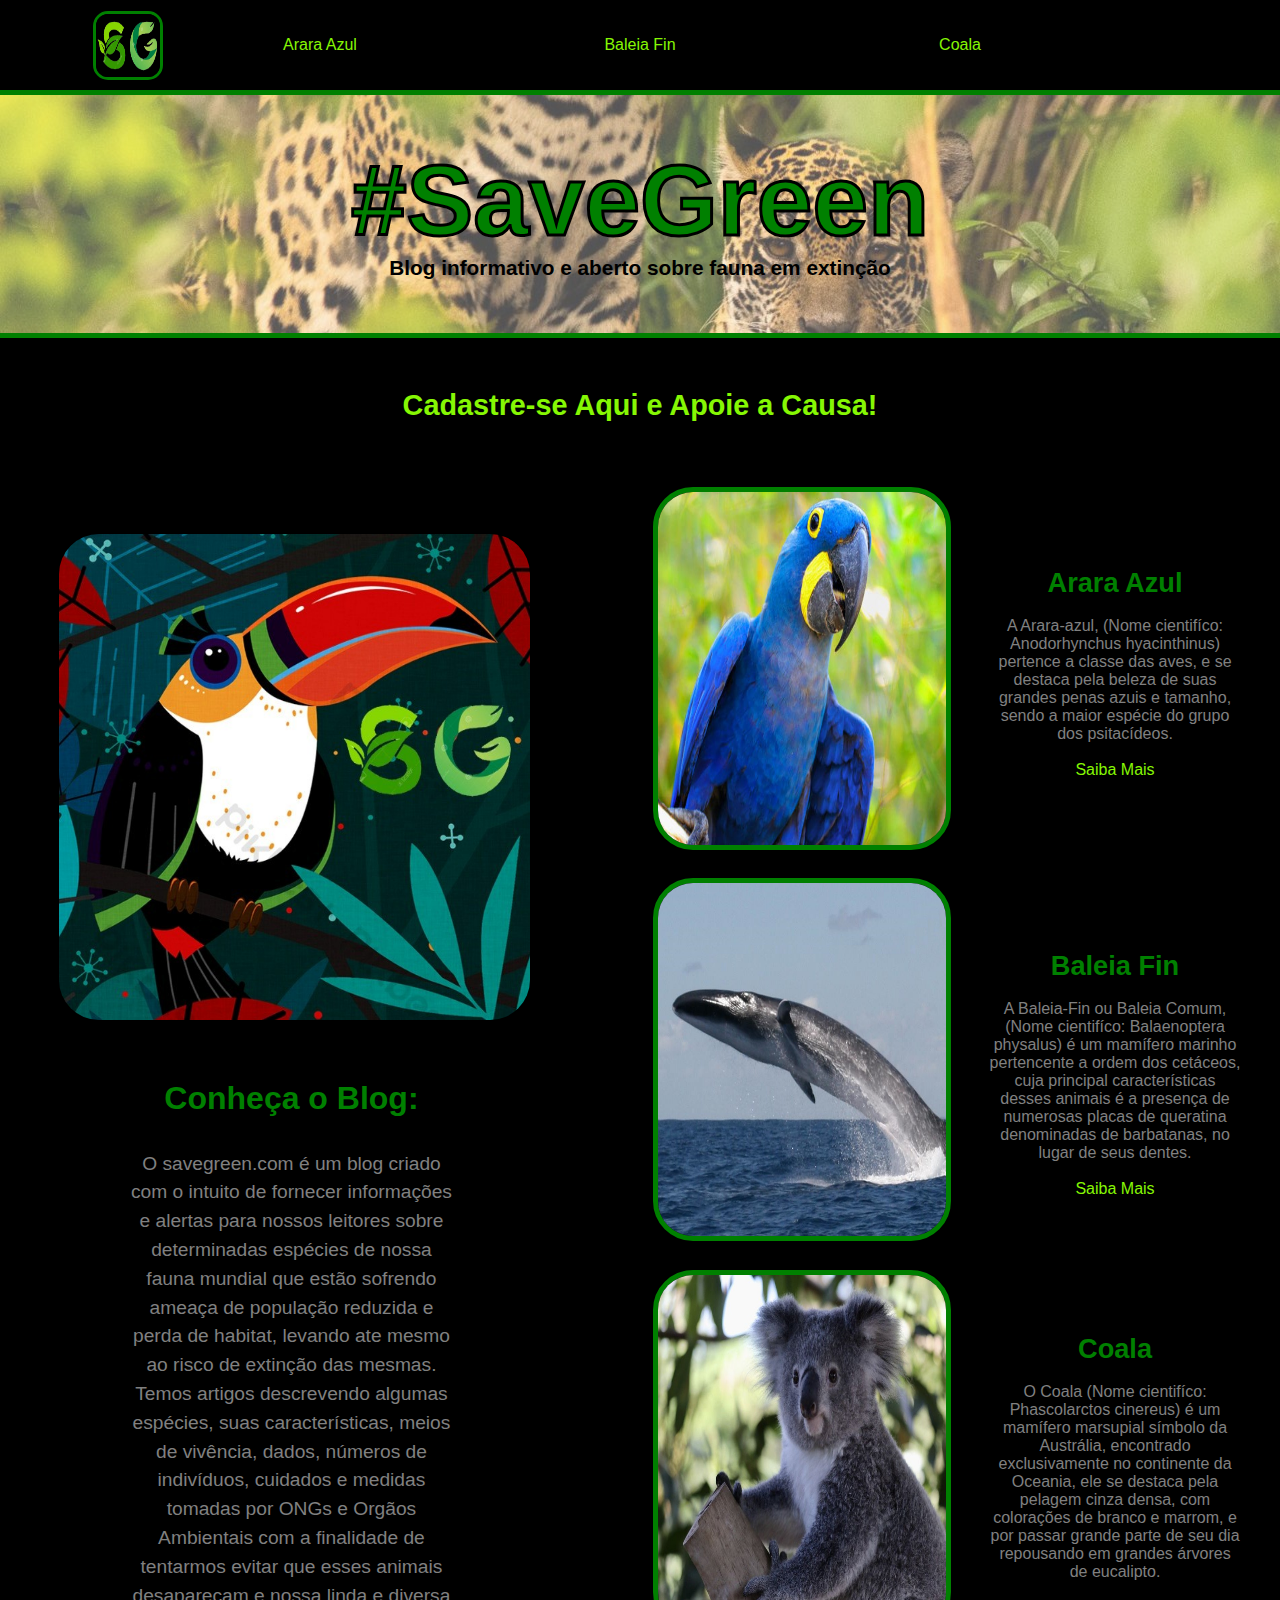
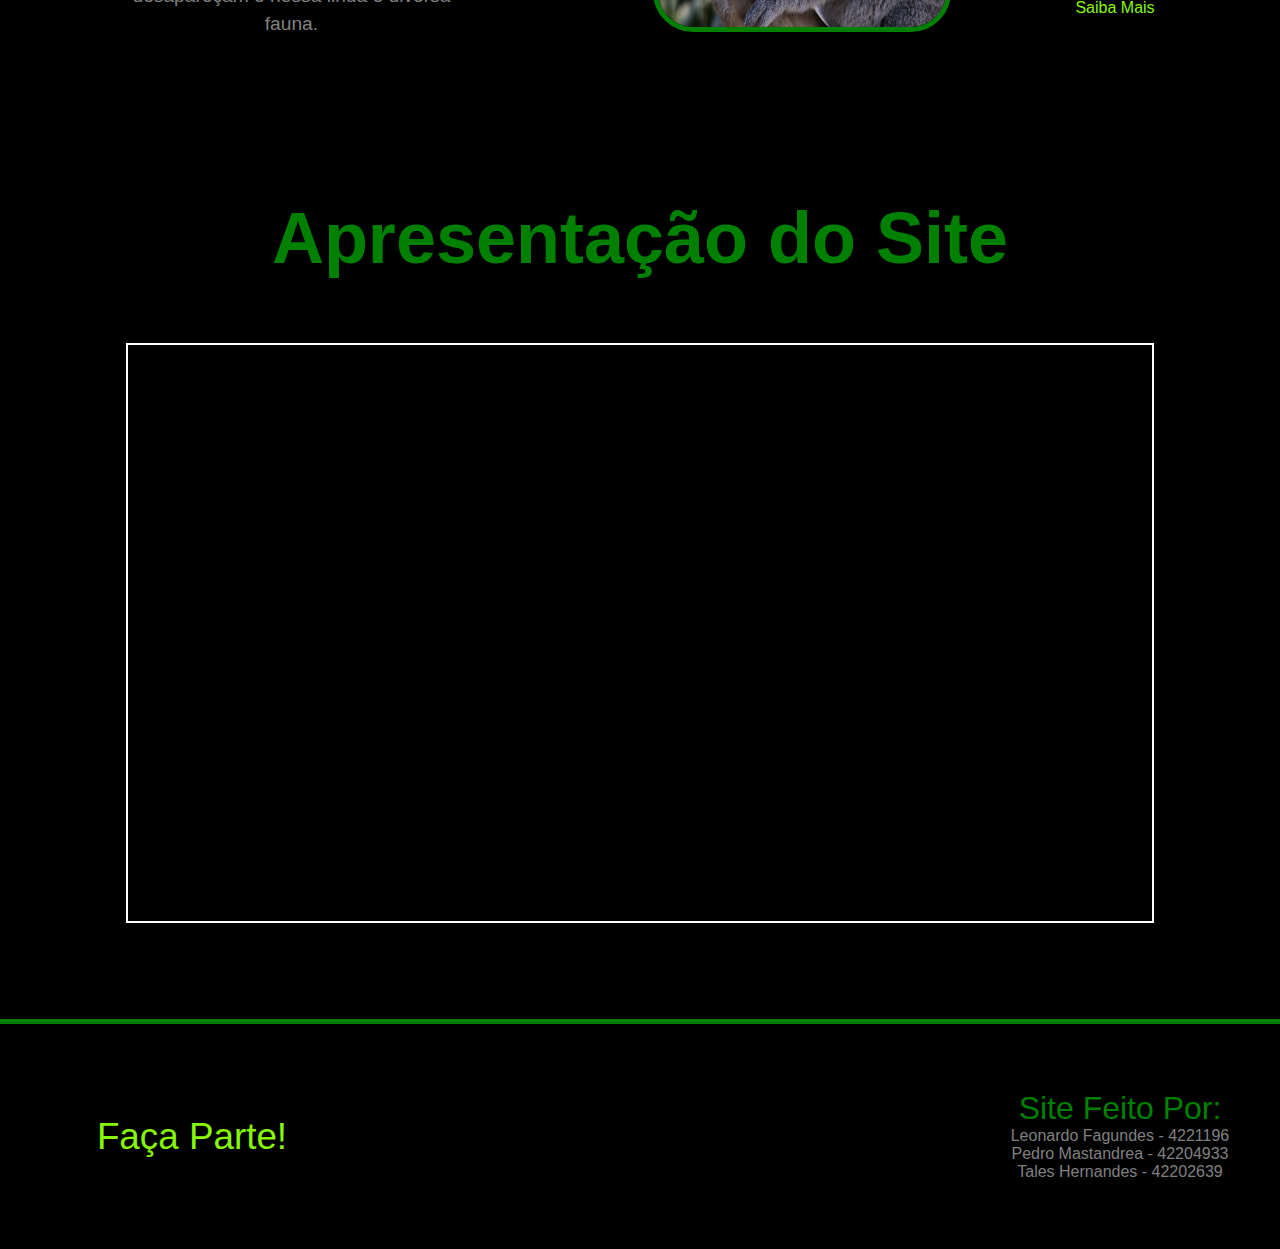
==== index.html @ 105a6c6c "Add files via upload" ====
<html lang="pt-BR">
    <head>
        <meta charset="utf-8">
        <meta name="author" content="Tales Hernandes - Pedro Mastandrea - Leonardo Fagundes">
        <title>SaveGreen</title>
        <link rel="stylesheet" href="style.css">
    </head>
    <body id="body">
        <header id="header">
            <div id="logodiv">
                <img src="logo3.jpeg" id="logo">
            </div>
            <article id="artigo1">
                <a href="arara.html" id="link1">Arara Azul</a>
            </article>
            <article id="artigo2">
                <a href="baleia.html" id="link1">Baleia Fin</a>
            </article>
            <article id="artigo3">
                <a href="coala.html" id="link1">Coala</a>
            </article>
        </header>
        <div id="div">
            <section id="section1">
                <article id="article1">
                    <p id="savegreen">#SaveGreen</p>
                </article>
            </section>
            <section id="section2">
                <p id="p1">Blog informativo e aberto sobre fauna em extinção</p>
            </section>
        </div>
        <div>
            <article id="formulario">
                <a href="formulario.html">Cadastre-se Aqui e Apoie a Causa!</a>
            </article>
            <section id="section3">
                <article id="article2">
                    <div id="homeimagem1">
                        <img src="mainimage2.jpeg" id="homeimagem2">
                    </div>
                    <div id="textodescritivo">
                        <h1 id="h1">Conheça o Blog:</h1>
                        <p id="paragrafodescritivo">
                            O savegreen.com é um blog criado com o intuito de fornecer informações e alertas para nossos 
                            leitores sobre determinadas espécies de nossa fauna mundial que estão sofrendo ameaça de 
                            população reduzida e perda de habitat, levando ate mesmo ao risco de extinção das mesmas. 
                            Temos artigos descrevendo algumas espécies, suas características, meios de vivência, dados, 
                            números de indivíduos, cuidados e medidas tomadas por ONGs e Orgãos Ambientais com a 
                            finalidade de tentarmos evitar que esses animais desapareçam e nossa linda e 
                            diversa fauna.
                        </p>
                    </div>
                </article>
                <article id="article3">
                    <section id="sectionimg">
                        <div id="divimg1">
                            <img src="arara.jpeg" class="imgartigo">
                        </div>
                        <div id="divimg2">
                            <img src="baleia.jpeg" class="imgartigo">
                        </div>
                        <div>
                            <img src="coala.jpeg" class="imgartigo">
                        </div>
                    </section>
                    <section div="textoimg">
                        <div class="textoartigos">
                            <h1>Arara Azul</h1>
                            <br>
                            <p> 
                                A Arara-azul, (Nome cientifíco: Anodorhynchus hyacinthinus) pertence a 
                                classe das aves, e se destaca pela beleza de suas grandes penas azuis e 
                                tamanho, sendo a maior espécie do grupo dos psitacídeos.
                            </p>
                            <br>
                            <a href="arara.html">Saiba Mais</a>
                        </div>
                        <div class="textoartigos">
                            <h1>Baleia Fin</h1>
                            <br>
                            <p> 
                                A Baleia-Fin ou Baleia Comum, (Nome cientifíco: Balaenoptera physalus) é 
                                um mamífero marinho pertencente a ordem dos cetáceos, cuja principal 
                                características desses animais é a presença de numerosas placas de 
                                queratina denominadas de barbatanas, no lugar de seus dentes.
                            </p>
                            <br>
                            <a href="baleia.html">Saiba Mais</a>
                        </div>
                        <div class="textoartigos">
                            <h1>Coala</h1>
                            <br>
                            <p> 
                                O Coala (Nome cientifíco: Phascolarctos cinereus) é um mamífero marsupial 
                                símbolo da Austrália,  encontrado exclusivamente no continente da Oceania, 
                                ele se destaca pela pelagem cinza densa, com colorações de branco e marrom, 
                                e por passar grande parte de seu dia repousando em grandes árvores de 
                                eucalipto.
                            </p>
                            <br>
                            <a href="coala.html">Saiba Mais</a>
                        </div>
                    </section>
                </article>
            </section>
        </div>
        <div id="div_video">
            <div id="div_titulo_video">
                <p id="pvideo">Apresentação do Site</p>
            </div>
            <article id="article_video">
                <iframe width="1024" height="576" allow="fullscreen"
                    src="https://www.youtube.com/embed/nXE0E4ApJ2w">
                </iframe>
            </article>
        </div>
        <footer id="footer">
            <div id="divfooter1">
                <a href="formulario.html">Faça Parte!</a>
            </div>
            <div id="divfooter2">
                <p id="sitefeito">Site Feito Por:</p>
                <p>Leonardo Fagundes - 4221196</p>
                <p>Pedro Mastandrea - 42204933</p>
                <p>Tales Hernandes - 42202639</p>
            </div>
        </footer>
    </body>
</html>
---- style.css ----
* {
    margin: 0;
    font-family: Arial;
}
* {
    scrollbar-width: auto;
    scrollbar-color: #035903 #404040;
}
*::-webkit-scrollbar {
    width: 10px;
}

*::-webkit-scrollbar-track {
    background: #404040;
}

*::-webkit-scrollbar-thumb {
    background-color: #035903;
    border-radius: 0px;
    border: 3px none #ffffff;
}
#body {
    width: 100%;
    height: 100%;
}
#header {
    width: 100%;
    height: 10%;
    background-color: black;
}
#logodiv{
    width: 20%;
    height: 100%;
    display: flex;
    justify-content: center;
    align-items: center;
}
#logo {
    width: 25%;
    height: 70%;
    border: 3px green solid;
    border-radius: 15px;
}
#artigo1 {
    width: 20%;
    height: 10%;
    position: absolute;
    top: 0;
    left: 15%;
    display: flex;
    justify-content: center;
    align-items: center;
}
#artigo2 {
    width: 20%;
    height: 10%;
    position: absolute;
    top: 0;
    left: 40%;
    display: flex;
    justify-content: center;
    align-items: center;
}
#artigo3 {
    width: 20%;
    height: 10%;
    position: absolute;
    top: 0;
    left: 65%;
    display: flex;
    justify-content: center;
    align-items: center;
}
#section1 {
    width: 100%;
    height: 15%;
    display: flex;
    justify-content: center;
    align-items: center;
}
#div {
    border-top: 5px solid green;
    border-bottom: 5px solid green;
    background-image: url(background2.jpeg);
    background-size: cover;
    background-position: 10%;
}
#article1 {
    width: 50%;
    height:50%;
    display: flex;
    justify-content: center;
    align-items: center;
    margin-top: 6%;
    font-size: 100;
    font-weight: bold;
}
#section2 {
    width: 100%;
    height: 10%;
    text-align: center;
    padding-top: 1%;
}
#p1 {
    font-size: 130%;
    padding-top: 1%;
    color: black;
    font-weight: bold;

}
#formulario {
    width: 100%;
    height: 15%;
    background-color: black;
    display: flex;
    justify-content: center;
    align-items: center;
    font-size: 180%;
    font-weight: bold;
}
#section3 {
    width: 100%;
    height: 150%;
    background-color: black;
}
#article2 {
    width: 46%;
    height: 90%;
    float: left;
}
#article3 {
    width: 46%;
    height: 90%;
    float: right;
    padding-right: 3%;
}
#homeimagem1 {
    width: 100%;
    height: 50%;
    display: flex;
    justify-content: center;
    align-items: center;
}
#homeimagem2 {
    width: 80%;
    height: 80%;
    border-radius: 40px;
}
#textodescritivo {
    width: 55%;
    height: 50%;
    text-align: center;
    padding-left: 22%;
}
#h1 {
    font-size: 200%;
    padding-bottom: 10%;
}
#paragrafodescritivo {
    font-size: 120%;
    line-height: 150%;
}
#sectionimg {
    width: 49%;
    float: left;
}
#divimg1 {
    padding-top: 5%;
    padding-bottom: 10%;
}
#divimg2 {
    padding-bottom: 10%;
}
.imgartigo {
    width: 100%;
    height: 29%;
    border: 5px solid green;
    border-radius: 40px;
}
#textoimg {
    float: right;
}
.textoartigos {
    width: 43%;
    height: 33%;
    display: flex;
    justify-content: center;
    align-items: center;
    float: right;
    flex-direction: column;
    text-align: center;
}
a {
    text-decoration: none;
    color: rgb(134, 247, 4);
}
h1 {
    color: green;
    font-size: 170%;
}
p {
    color: grey
}
#savegreen {
    color: green;
    font-weight: bold;
    -webkit-text-stroke-width: 3px;
    -webkit-text-stroke-color: #000;
}
#footer {
    width: 100%;
    height: 25%;
    border-top: 5px solid green;
    background-color: black;
}
#divfooter1 {
    float: left;
    width: 30%;
    height: 100%;
    display: flex;
    justify-content: center;
    align-items: center;
    font-size: 230%;
}
#divfooter2 {
    float: right;
    width: 25%;
    height: 99%;
    display: flex;
    justify-content: center;
    align-items: center;
    flex-direction: column;
}
#sitefeito {
    font-size: 200%;
    color: green;
}
#pvideo {
    font-size: 450%;
    color: green;
    padding-bottom: 5% ;
    font-weight: bolder;
}
#div_titulo_video {
    position: absolut;
    text-align: center;
}
#div_video {
    margin-top: -2%;
    background-color: #000;
}
#article_video {
    display: flex;
    justify-content: center;
    align-items: center;
    padding-bottom: 7.5%;
}
iframe {
    border: white 2px solid;
}
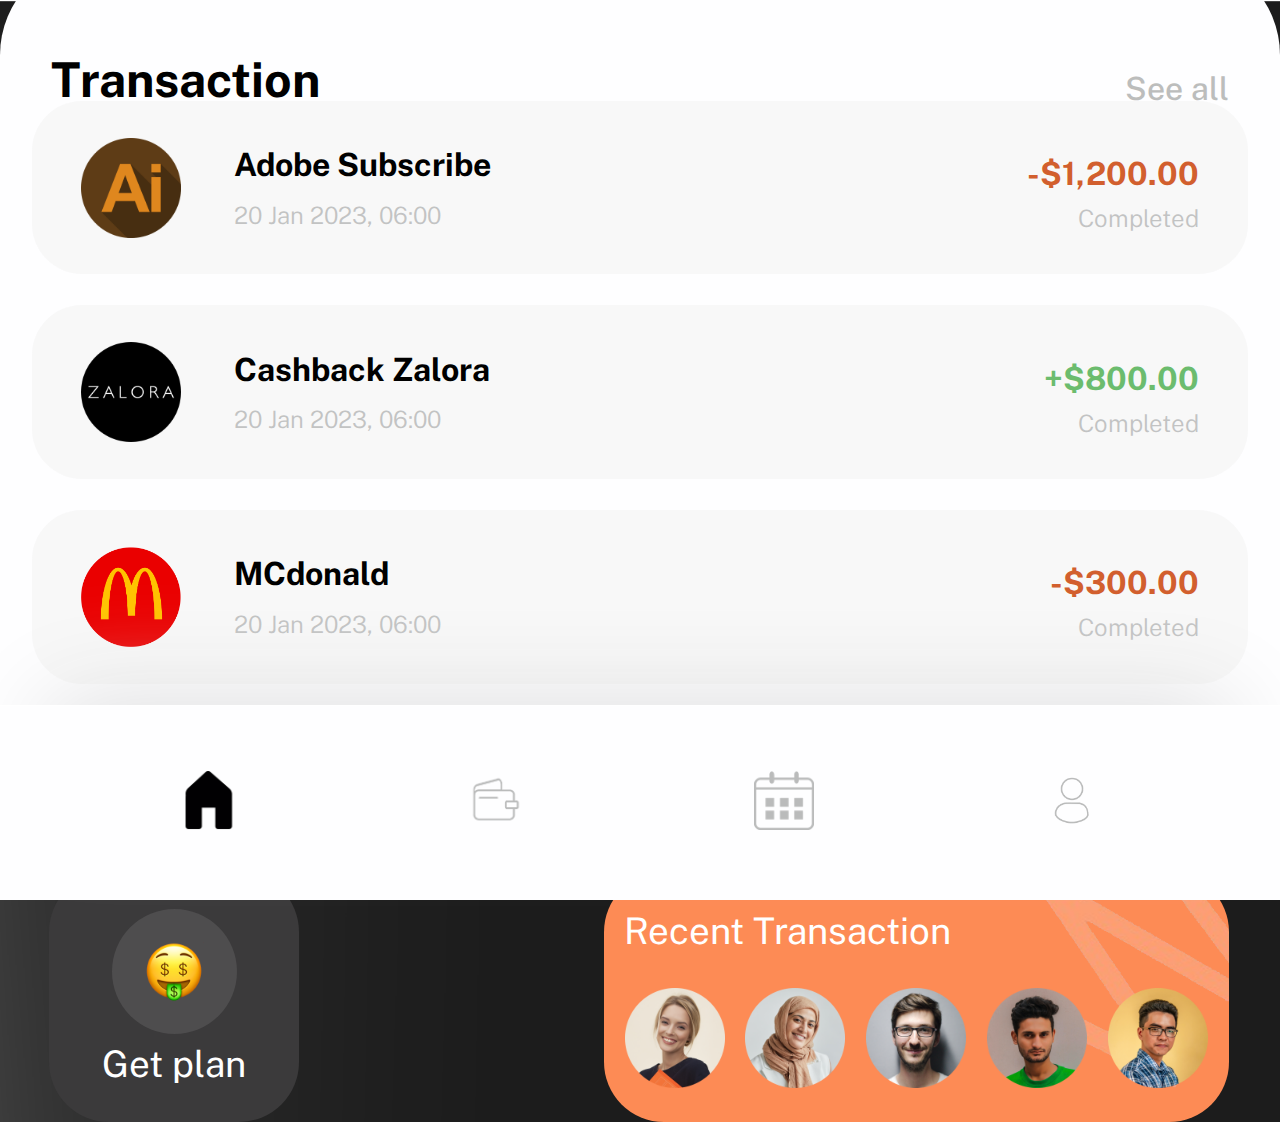
==== commit 2d40943c: "Index" ====
--- a/index.html
+++ b/index.html
@@ -1,130 +1,153 @@
-<html lang="pt-BR">
-    <head>
-        <meta charset="utf-8">
-        <meta name="author" content="Tales Hernandes - Pedro Mastandrea - Leonardo Fagundes">
-        <title>SaveGreen</title>
-        <link rel="stylesheet" href="style.css">
-    </head>
-    <body id="body">
-        <header id="header">
-            <div id="logodiv">
-                <img src="logo3.jpeg" id="logo">
-            </div>
-            <article id="artigo1">
-                <a href="arara.html" id="link1">Arara Azul</a>
-            </article>
-            <article id="artigo2">
-                <a href="baleia.html" id="link1">Baleia Fin</a>
-            </article>
-            <article id="artigo3">
-                <a href="coala.html" id="link1">Coala</a>
-            </article>
-        </header>
-        <div id="div">
-            <section id="section1">
-                <article id="article1">
-                    <p id="savegreen">#SaveGreen</p>
-                </article>
-            </section>
-            <section id="section2">
-                <p id="p1">Blog informativo e aberto sobre fauna em extinção</p>
-            </section>
-        </div>
-        <div>
-            <article id="formulario">
-                <a href="formulario.html">Cadastre-se Aqui e Apoie a Causa!</a>
-            </article>
-            <section id="section3">
-                <article id="article2">
-                    <div id="homeimagem1">
-                        <img src="mainimage2.jpeg" id="homeimagem2">
-                    </div>
-                    <div id="textodescritivo">
-                        <h1 id="h1">Conheça o Blog:</h1>
-                        <p id="paragrafodescritivo">
-                            O savegreen.com é um blog criado com o intuito de fornecer informações e alertas para nossos 
-                            leitores sobre determinadas espécies de nossa fauna mundial que estão sofrendo ameaça de 
-                            população reduzida e perda de habitat, levando ate mesmo ao risco de extinção das mesmas. 
-                            Temos artigos descrevendo algumas espécies, suas características, meios de vivência, dados, 
-                            números de indivíduos, cuidados e medidas tomadas por ONGs e Orgãos Ambientais com a 
-                            finalidade de tentarmos evitar que esses animais desapareçam e nossa linda e 
-                            diversa fauna.
-                        </p>
-                    </div>
-                </article>
-                <article id="article3">
-                    <section id="sectionimg">
-                        <div id="divimg1">
-                            <img src="arara.jpeg" class="imgartigo">
-                        </div>
-                        <div id="divimg2">
-                            <img src="baleia.jpeg" class="imgartigo">
-                        </div>
-                        <div>
-                            <img src="coala.jpeg" class="imgartigo">
-                        </div>
-                    </section>
-                    <section div="textoimg">
-                        <div class="textoartigos">
-                            <h1>Arara Azul</h1>
-                            <br>
-                            <p> 
-                                A Arara-azul, (Nome cientifíco: Anodorhynchus hyacinthinus) pertence a 
-                                classe das aves, e se destaca pela beleza de suas grandes penas azuis e 
-                                tamanho, sendo a maior espécie do grupo dos psitacídeos.
-                            </p>
-                            <br>
-                            <a href="arara.html">Saiba Mais</a>
-                        </div>
-                        <div class="textoartigos">
-                            <h1>Baleia Fin</h1>
-                            <br>
-                            <p> 
-                                A Baleia-Fin ou Baleia Comum, (Nome cientifíco: Balaenoptera physalus) é 
-                                um mamífero marinho pertencente a ordem dos cetáceos, cuja principal 
-                                características desses animais é a presença de numerosas placas de 
-                                queratina denominadas de barbatanas, no lugar de seus dentes.
-                            </p>
-                            <br>
-                            <a href="baleia.html">Saiba Mais</a>
-                        </div>
-                        <div class="textoartigos">
-                            <h1>Coala</h1>
-                            <br>
-                            <p> 
-                                O Coala (Nome cientifíco: Phascolarctos cinereus) é um mamífero marsupial 
-                                símbolo da Austrália,  encontrado exclusivamente no continente da Oceania, 
-                                ele se destaca pela pelagem cinza densa, com colorações de branco e marrom, 
-                                e por passar grande parte de seu dia repousando em grandes árvores de 
-                                eucalipto.
-                            </p>
-                            <br>
-                            <a href="coala.html">Saiba Mais</a>
-                        </div>
-                    </section>
-                </article>
-            </section>
-        </div>
-        <div id="div_video">
-            <div id="div_titulo_video">
-                <p id="pvideo">Apresentação do Site</p>
-            </div>
-            <article id="article_video">
-                <iframe width="1024" height="576" allow="fullscreen"
-                    src="https://www.youtube.com/embed/nXE0E4ApJ2w">
-                </iframe>
-            </article>
-        </div>
-        <footer id="footer">
-            <div id="divfooter1">
-                <a href="formulario.html">Faça Parte!</a>
-            </div>
-            <div id="divfooter2">
-                <p id="sitefeito">Site Feito Por:</p>
-                <p>Leonardo Fagundes - 4221196</p>
-                <p>Pedro Mastandrea - 42204933</p>
-                <p>Tales Hernandes - 42202639</p>
-            </div>
-        </footer>
-    </body>
+<html lang="pt-BR">
+<head>
+    <meta charset="UTF-8">
+    <title>Document</title>
+    <link rel="stylesheet" href="stylepage2.css">
+</head>
+<body>
+    <header>
+        <div class="divSpaceBet">
+            <div>
+                <img class="headerImg" src="../imagens/icon 2.png"/>
+            </div>
+            <div class="divHeaderP">
+                <p class="pMenor">Hi, welcome!</p>
+                <p class="pMaior">Clara Sekar</p>
+            </div>
+        </div>
+        <div class="divHeaderGambiarra">
+            <div class="divNotificationImg">
+                <img class="notificationImg" src="../imagens/notification.png"/>
+            </div>
+        </div>
+    </header>
+    <hr id="hr1"/>
+    <section class="balance">
+        <p class="pBalance">My total balance</p>
+        <div class="divBalanceGambiarra">
+            <div class="divStatistic">
+                <img class="imgStatistic" src="../imagens/statistic.png"/>
+                <p id="pStatistic">Statistic</p>
+            </div>
+        </div>
+    </section>
+    <section class="moneyBalance">
+        <div class="divGambiarraFL">
+            <p class="firstLetter">$&nbsp;</p>
+            <p class="money">8,666.00</p>
+        </div>
+        <div class="divCoin">
+            <div>
+                <p class="pCoin">USD</p>
+            </div>
+            <img class="dropdownImg" src="../imagens/dropdown.png"/>
+        </div>
+    </section>
+    <section class="transfer">
+        <article class="transferArticle">
+            <div class="left">
+                <img src="../imagens/money in.png"/>
+                <p>&nbsp;&nbsp;Transfer</p>
+            </div>
+            <div class="verticalLine"></div>
+            <div class="right">
+                <img src="../imagens/money out.png"/>
+                <p>&nbsp;&nbsp;Request</p>
+            </div>
+        </article>
+    </section>
+    <section class="planRecent">
+        <article class="plan">
+            <div class="divEmoji">
+                <img class="imgEmoji" src="../imagens/emoji.png">
+            </div>
+            <p class="planP">Get plan</p>
+        </article>
+        <article class="recent">
+            <p class="recentP">Recent Transaction</p>
+            <div class="divIcons">
+                <img id="img1" src="../imagens/icon 1.png"/>
+                <img id="img2" src="../imagens/icon 2.png"/>
+                <img id="img3" src="../imagens/icon 3.png"/>
+                <img id="img4" src="../imagens/icon 4.png"/>
+                <img id="img5" src="../imagens/icon 5.png"/>
+            </div>
+        </article>
+    </section>
+    <footer>
+        <article class="footerHeader">
+            <p class="footerPMaior">Transaction</p>
+            <p class="footerPMenor">See all</p>
+        </article>
+        <div class="transactions">
+            <section class="transaction">
+                <div class="backBorder">
+                    <div class="container">
+                        <div class="transactionImg">
+                            <img src="../imagens/adobe_illustrator.png"/>
+                        </div>
+                        <div class="who">
+                            <p class="pBold">Adobe Subscribe</p>
+                            <p class="pThin">20 Jan 2023, 06:00</p>
+                        </div>
+                    </div>
+                    <div class="what">
+                        <p class="negative">-$1,200.00</p>
+                        <p class="pThin">Completed</p>
+                    </div>
+                </div>
+            </section>
+            <section class="transaction">
+                <div class="backBorder">
+                    <div class="container">
+                        <div class="transactionImg">
+                            <img src="../imagens/zalora.png"/>
+                        </div>
+                        <div class="who">
+                            <p class="pBold">Cashback Zalora</p>
+                            <p class="pThin">20 Jan 2023, 06:00</p>
+                        </div>
+                    </div>
+                    <div class="what">
+                        <p class="positive">+$800.00</p>
+                        <p class="pThin">Completed</p>
+                    </div>
+                </div>
+            </section>
+            <section class="transaction">
+                <div class="backBorder">
+                    <div class="container">
+                        <div class="transactionImg">
+                            <img src="../imagens/mcdonalds.png"/>
+                        </div>
+                        <div class="who">
+                            <p class="pBold">MCdonald</p>
+                            <p class="pThin">20 Jan 2023, 06:00</p>
+                        </div>
+                    </div>
+                    <div class="what">
+                        <p class="negative">-$300.00</p>
+                        <p class="pThin">Completed</p>
+                    </div>
+                </div>
+            </section>
+        </div>
+        <div class="divMenuGambiarra">
+            <section class="menus">
+                <div class="divMenu">
+                    <img class="menuIcon" src="../imagens/home black.png"/>
+                </div>
+                <div class="divMenu">
+                    <img class="menuIcon" src="../imagens/wallet gray.png"/>
+                </div>
+                <div class="divMenu">
+                    <img class="menuIcon" src="../imagens/calendar gray.png"/>
+                </div>
+                <div class="divMenu">
+                    <img class="menuIcon" src="../imagens/gray profile.png"/>
+                </div>
+            </section>
+        </div>
+    </footer>
+</body>
 </html>--- a/stylepage2.css
+++ b/stylepage2.css
@@ -0,0 +1,1397 @@
+/* Mobile */
+
+@import url('https://fonts.googleapis.com/css2?family=Public+Sans:wght@100;200;300;400;500;600;700;800;900&display=swap');
+@import url('https://fonts.googleapis.com/css2?family=Montserrat:wght@500;600&display=swap');
+
+html, body {
+    height: 100%;
+    width: 100%;
+    margin: 0;
+    padding: 0;
+}
+
+body {
+    background-image: url(../imagens/fundo_tela2.png);
+    background-size: cover;
+    height: calc(100% - 20%);
+    width: calc(100% - 4%);
+}
+
+header {
+    height: 10%;
+    width: 100%;
+    display: flex;
+    margin-top: 15%;
+    margin-left: 4%;
+    align-items: center;
+}
+
+.divSpaceBet {
+    display: flex;
+    align-items: center;
+}
+
+.headerImg {
+    height: 150px;
+}
+
+.divHeaderP {
+    padding-left: 2%;
+}
+
+.pMenor {
+    color: white;
+    font-size: 2em;
+    margin: 0;
+    padding: 0;
+    font-family: 'Public Sans', sans-serif;
+    font-weight: thin;
+}
+
+.pMaior {
+    color: white;
+    font-size: 3em;
+    margin: 0;
+    padding: 0;
+    padding-top: 5%;
+    font-family: 'Public Sans', sans-serif;
+    font-weight: normal;
+    width: 150%;
+}
+
+.divHeaderGambiarra {
+    width: 15%;
+    height: 65%;
+    display: flex;
+    justify-content: center;
+    align-items: center;
+    padding-left: 36.1%;
+}
+
+.divNotificationImg {
+    display: flex;
+    justify-content: center;
+    align-items: center;
+    height: 125px;
+    width: 125px;
+    background-color: #3b3a3b;
+    border-radius: 50%;
+}
+
+.notificationImg {
+    width: 45%;
+}
+
+.balance {
+    display: flex;
+    color: white;
+    font-size: 2em;
+    font-family: 'Public Sans', sans-serif;
+    font-weight: thin;
+    margin-left: 4%;
+    margin-top: 10%;
+    justify-content: space-between;
+}
+
+.pBalance {
+    display: flex;
+    justify-content: center;
+    align-items: center;
+}
+
+.divStatistic {
+    display: flex;
+    justify-content: center;
+    align-items: center;
+    background-color: #3b3a3b;
+    padding-right: 25%;
+    border-radius: 150px;
+}
+
+.imgStatistic {
+    width: 150px;
+    background-color: #3b3a3b;
+    border-radius: 150px;
+}
+
+.moneyBalance {
+    display: flex;
+    justify-content: space-between;
+    margin-left: 4%;
+    margin-top: -5%;
+}
+
+.divGambiarraFL {
+    display: flex;
+    align-items: center;
+}
+
+.firstLetter {
+    color: #fb8b57;
+    font-size: 4.5em;
+    font-family: 'Montserrat', sans-serif;
+    font-weight: 600;
+}
+
+.money {
+    color: white;
+    font-family: 'Montserrat', sans-serif;
+    font-weight: 600;
+    font-size: 6em;
+    margin: 0;
+    padding: 0;
+}
+
+.divCoin {
+    display: flex;
+    justify-content: center;
+    align-items: center;
+    color: white;
+    font-size: 2em;
+    font-family: 'Public Sans', sans-serif;
+    font-weight: thin;
+}
+
+.pCoin {
+    margin-left: -50%;
+}
+
+.dropdownImg {
+    width: 25px;
+}
+
+.transferArticle {
+    display: flex;
+    justify-content: space-evenly;
+    align-items: center;
+    background-color: #3b3a3b;
+    margin-top: 2.5%;
+    margin-left: 4%;
+    height: 140px;
+    border-radius: 50px;
+}
+
+.left {
+    display: flex;
+    align-items: center;
+}
+
+.verticalLine {
+    border-left: 3px solid #555555;
+    border-radius: 50px;
+    height: 60%;
+}
+
+.right {
+    display: flex;
+    align-items: center;
+}
+
+.transfer img {
+    width: 60px;
+}
+
+.transfer p {
+    color: white;
+    font-size: 2.3em;
+    font-family: 'Public Sans', sans-serif;
+    font-weight: normal;
+    margin: 0;
+    padding: 0;
+}
+
+.planRecent {
+    display: flex;
+    justify-content: space-between;
+    align-items: center;
+}
+
+.plan {
+    display: flex;
+    justify-content: center;
+    align-items: center;
+    flex-direction: column;
+    width: 250px;
+    height: 250px;
+    margin-top: 3%;
+    margin-left: 4%;
+    border-radius: 60px;
+    background-color: #3b3a3b;
+
+}
+
+.divEmoji {
+    display: flex;
+    justify-content: center;
+    align-items: center;
+    height: 125px;
+    width: 125px;
+    background-color: #4e4d4e;
+    border-radius: 50%;
+}
+
+.imgEmoji {
+    height: 60px;
+}
+
+.planP {
+    color: white;
+    font-size: 2.3em;
+    font-family: 'Public Sans', sans-serif;
+    font-weight: normal;
+    margin: 0;
+    margin-top: 3%;
+    padding: 0;
+}
+
+.recent {
+    background-color: #fd8b55;
+    height: 250px;
+    width: 625px;
+    margin-top: 3%;
+    border-radius: 60px;
+    background-image: url(../imagens/drawing.png);
+    background-repeat: no-repeat;
+    background-size: 50%;
+    background-position: 130% 180%;
+}
+
+.recentP {
+    color: white;
+    font-size: 2.3em;
+    font-family: 'Public Sans', sans-serif;
+    font-weight: normal;
+    margin-left: 3.2%;
+}
+
+.divIcons {
+    display: flex;
+    justify-content: space-evenly;
+}
+
+.recent img {
+    width: 100px;
+}
+
+footer {
+    position: absolute;
+    bottom: 0;
+    display: flex;
+    background-color: #fefeff;
+    width: 100%;
+    height: 945px;
+    border-top-left-radius: 100px;
+    border-top-right-radius: 100px;
+    flex-wrap: wrap;
+}
+
+#divFooterGambiarra {
+    width: 100%;
+    height: 90%;
+}
+
+.footerHeader {
+    width: 100%;
+    display: flex;
+    justify-content: space-between;
+    height: 20%;
+}
+
+.footerPMaior {
+    color: Black;
+    font-size: 3em;
+    font-family: 'Public Sans', sans-serif;
+    font-weight: 700;
+    margin-left: 4%;
+    margin-top: 7.5%;
+    height: 5%;
+}
+
+.footerPMenor {
+    color: #bcbdbc;
+    font-size: 2em;
+    font-family: 'Public Sans', sans-serif;
+    font-weight: 500;
+    margin-right: 4%;
+    margin-top: 9%;
+    height: 5%;
+}
+
+.transactions {
+    height: 65%;
+    width: 100%;
+    margin-top: -5%;
+}
+
+.transactions img{
+    width: 100px;
+    display: flex;
+    display: flex;
+    align-items: center;
+}
+
+.transaction {
+    display: flex;
+    flex-wrap: nowrap;
+    justify-content: center;
+    align-items: center;
+    width: 100%;
+    height: 33.3%;
+}
+
+.backBorder {
+    display: flex;
+    flex-wrap: nowrap;
+    align-items: center;
+    width: 95%;
+    height: 85%;
+    background-color: #f5f5f5af;
+    border-radius: 50px;
+}
+
+.container {
+    width: 70%;
+    display: flex;
+    align-items: center;
+    margin-left: 4%;
+}
+
+.who {
+    width: 50%;
+    margin-left: 7.5%;
+}
+
+.pBold {
+    color: Black;
+    font-size: 2em;
+    font-family: 'Public Sans', sans-serif;
+    font-weight: 700;
+    padding: 0;
+    margin: 0;
+    margin-bottom: 5%;
+}
+
+.pThin {
+    color: #c2c3c3;
+    font-size: 1.5em;
+    font-family: 'Public Sans', sans-serif;
+    font-weight: 300;
+    padding: 0;
+    margin: 0;
+    margin-top: 3%;
+}
+
+.what {
+    display: flex;
+    justify-content: flex-end;
+    align-items: flex-end;
+    flex-direction: column;
+    width: 40%;
+    margin-right: 4%;
+}
+
+.negative {
+    color: #d25f2e;
+    font-size: 2em;
+    font-family: 'Public Sans', sans-serif;
+    font-weight: 700;
+    padding: 0;
+    margin: 0;
+    margin-top: 3%;
+}
+
+.positive {
+    color: #6cbc6e;
+    font-size: 2em;
+    font-family: 'Public Sans', sans-serif;
+    font-weight: 700;
+    padding: 0;
+    margin: 0;
+    margin-top: 3%;
+}
+
+.divMenuGambiarra {
+    height: 20%;
+    width: 100%;
+    display: flex;
+    justify-content: center;
+    border-top: 1px solid #ffffff;
+    box-shadow: 0 -50px 100px -50px #dadada;
+}
+
+.menus {
+    width: 90%;
+    display: flex;
+    justify-content: space-around;
+}
+
+.divMenu {
+    width: 25%;
+    display: flex;
+    justify-content: center;
+    align-items: center;
+}
+
+.menuIcon {
+    width: 60px;
+}
+
+hr {
+    display: none;
+}
+
+/*Versão WEB */
+@media (min-width:1300px) {
+    body {
+        background-image: none;
+        background-color: #1b1a1b;
+        height: calc(100% - 150px);
+    }
+
+    header {
+        height: 15%;
+        width: 100%;
+        margin-top: 2.5%;
+        margin-left: 2%;
+        display: flex;
+        justify-content: space-between;
+        align-items: center;
+    }
+
+    .headerImg {
+        height: 80px;
+    }
+    
+    .divHeaderP {
+        padding-left: 5%;
+    }
+    
+    .pMenor {
+        color: white;
+        font-size: 1.25em;
+        margin: 0;
+        padding: 0;
+        font-family: 'Public Sans', sans-serif;
+        font-weight: thin;
+    }
+    
+    .pMaior {
+        color: white;
+        font-size: 1.5em;
+        margin: 0;
+        padding: 0;
+        padding-top: 5%;
+        font-family: 'Public Sans', sans-serif;
+        font-weight: normal;
+        width: 150%;
+    }
+    
+    .divHeaderGambiarra {
+        width: 15%;
+        height: 65%;
+        display: flex;
+        justify-content: flex-end;
+        align-items: center;
+    }
+
+    .divNotificationImg {
+        display: flex;
+        justify-content: center;
+        align-items: center;
+        height: 60px;
+        width: 60px;
+        background-color: #3b3a3b;
+        border-radius: 50%;
+    }
+    
+    .notificationImg {
+        width: 45%;
+    }
+
+    #hr1 {
+        margin-top: 2.5%;
+        width: 104.2%;
+        display: flex;
+        border: 0;
+        height: 0;
+        border-top: 2px solid rgba(0, 0, 0, 0.1);
+        border-bottom: 3px solid rgba(255, 255, 255, 0.3);
+    }
+
+    .balance {
+        position: relative;
+        left: 55%;
+        display: flex;
+        color: white;
+        font-size: 1.25em;
+        font-family: 'Public Sans', sans-serif;
+        font-weight: thin;
+        justify-content: space-between;
+        margin-left: 2%;
+        margin-top: 0%;
+        width: 45%;
+    }
+    
+    .pBalance {
+        display: flex;
+        justify-content: center;
+        align-items: center;
+    }
+    
+    .divStatistic {
+        display: flex;
+        justify-content: center;
+        align-items: center;
+        background-color: #3b3a3b;
+        padding-right: 25%;
+        border-radius: 150px;
+        margin-top: 5%;
+    }
+    
+    .imgStatistic {
+        width: 60px;
+        background-color: #3b3a3b;
+        border-radius: 150px;
+    }
+
+    #pStatistic {
+        margin: 0;
+        padding: 0;
+    }
+
+    .moneyBalance {
+        position: relative;
+        left: 55%;
+        display: flex;
+        justify-content: space-between;
+        margin-left: 2%;
+        margin-top: 1%;
+        width: 20%;
+    }
+    
+    .divGambiarraFL {
+        display: flex;
+        align-items: center;
+    }
+    
+    .firstLetter {
+        color: #fb8b57;
+        font-size: 1.5em;
+        font-family: 'Montserrat', sans-serif;
+        font-weight: 600;
+    }
+    
+    .money {
+        color: white;
+        font-family: 'Montserrat', sans-serif;
+        font-weight: 600;
+        font-size: 2em;
+        margin: 0;
+        padding: 0;
+    }
+    
+    .divCoin {
+        display: flex;
+        justify-content: center;
+        align-items: center;
+        color: white;
+        font-size: 1em;
+        font-family: 'Public Sans', sans-serif;
+        font-weight: thin;
+    }
+    
+    .pCoin {
+        margin-left: -35%;
+    }
+    
+    .dropdownImg {
+        width: 10px;
+    }
+
+    .transferArticle {
+        display: flex;
+        justify-content: space-evenly;
+        align-items: center;
+        background-color: #3b3a3b;
+        margin-top: 0;
+        margin-left: 0;
+        height: 55px;
+        border-radius: 50px;
+    }
+
+    .transfer {
+        position: relative;
+        left: 57%;
+        margin-left: 0%;
+        width: 45%;
+        margin-top: 5%;
+    }
+    
+    .left {
+        display: flex;
+        align-items: center;
+    }
+    
+    .verticalLine {
+        border-left: 3px solid #555555;
+        border-radius: 50px;
+        height: 60%;
+    }
+    
+    .right {
+        display: flex;
+        align-items: center;
+    }
+    
+    .transfer img {
+        width: 30px;
+    }
+    
+    .transfer p {
+        color: white;
+        font-size: 1.25em;
+        font-family: 'Public Sans', sans-serif;
+        font-weight: normal;
+        margin: 0;
+        padding: 0;
+    }
+
+    .planRecent {
+        position: relative;
+        left: 55%;
+        margin-left: 2%;
+        margin-top: 2%;
+        width: 45%;
+        display: flex;
+        justify-content: space-between;
+        align-items: center;
+    }
+    
+    .plan {
+        display: flex;
+        justify-content: center;
+        align-items: center;
+        flex-direction: column;
+        width: 140px;
+        height: 140px;
+        margin-top: 7.5%;
+        margin-left: 0%;
+        border-radius: 40px;
+        background-color: #3b3a3b;
+    
+    }
+    
+    .divEmoji {
+        display: flex;
+        justify-content: center;
+        align-items: center;
+        height: 60px;
+        width: 60px;
+        background-color: #4e4d4e;
+        border-radius: 50%;
+    }
+    
+    .imgEmoji {
+        height: 30px;
+    }
+    
+    .planP {
+        color: white;
+        font-size: 1.25em;
+        font-family: 'Public Sans', sans-serif;
+        font-weight: normal;
+        margin: 0;
+        margin-top: 3%;
+        padding-right: 0;
+    }
+    
+    .recent {
+        background-color: #fd8b55;
+        height: 140px;
+        width: 420px;
+        margin-top: 0;
+        border-radius: 40px;
+        background-image: url(../imagens/drawing.png);
+        background-repeat: no-repeat;
+        background-size: 50%;
+        background-position: 130% 100%;
+        margin-top: 7.5%;
+    }
+    
+    .recentP {
+        color: white;
+        font-size: 1.5em;
+        font-family: 'Public Sans', sans-serif;
+        font-weight: normal;
+        margin: 0;
+        margin-left: 5%;
+        margin-top: 4.5%;
+        padding: 0;
+    }
+    
+    .divIcons {
+        display: flex;
+        justify-content: space-evenly;
+        margin-top: 5%;
+    }
+    
+    .recent img {
+        width: 50px;
+    }
+
+    #img5 {
+        display: unset;
+    }
+    
+    footer {
+        position: relative;
+        left: 0;
+        top: -493px;
+        display: flex;
+        background-color: #fefeff;
+        width: 52.5%;
+        height: 510px;
+        border-top-left-radius: 0;
+        border-top-right-radius: 0;
+        flex-wrap: wrap;
+    }
+
+    .footerHeader {
+        position: relative;
+        left: 10%;
+        width: 90%;
+        display: flex;
+        justify-content: space-between;
+        height: 20%;
+    }
+    
+    .footerPMaior {
+        color: Black;
+        font-size: 1.5em;
+        font-family: 'Public Sans', sans-serif;
+        font-weight: 700;
+        margin-left: 4%;
+        margin-top: 7.5%;
+        height: 5%;
+    }
+    
+    .footerPMenor {
+        color: #bcbdbc;
+        font-size: 1em;
+        font-family: 'Public Sans', sans-serif;
+        font-weight: 500;
+        margin-right: 4%;
+        margin-top: 9%;
+        height: 5%;
+    }
+    
+    .transactions {
+        position: relative;
+        left: 10%;
+        height: 50%;
+        width: 90%;
+        margin-top: 0%;
+    }
+    
+    .transactions img{
+        width: 60px;
+        display: flex;
+        display: flex;
+        align-items: center;
+    }
+    
+    .transaction {
+        display: flex;
+        flex-wrap: nowrap;
+        justify-content: center;
+        align-items: center;
+        width: 100%;
+        height: 40%;
+        margin-top: 5%;
+    }
+    
+    .backBorder {
+        display: flex;
+        flex-wrap: nowrap;
+        align-items: center;
+        width: 95%;
+        height: 85%;
+        background-color: #f5f5f5af;
+        border-radius: 50px;
+    }
+    
+    .container {
+        width: 70%;
+        display: flex;
+        align-items: center;
+        margin-left: 4%;
+    }
+    
+    .who {
+        width: 70%;
+        margin-left: 7.5%;
+    }
+    
+    .pBold {
+        color: Black;
+        font-size: 1.25em;
+        font-family: 'Public Sans', sans-serif;
+        font-weight: 700;
+        padding: 0;
+        margin: 0;
+        margin-bottom: 5%;
+    }
+    
+    .pThin {
+        color: #c2c3c3;
+        font-size: 1em;
+        font-family: 'Public Sans', sans-serif;
+        font-weight: 300;
+        padding: 0;
+        margin: 0;
+        margin-top: 3%;
+    }
+    
+    .what {
+        display: flex;
+        justify-content: flex-end;
+        align-items: flex-end;
+        flex-direction: column;
+        width: 40%;
+        margin-right: 4%;
+    }
+    
+    .negative {
+        color: #d25f2e;
+        font-size: 1.25em;
+        font-family: 'Public Sans', sans-serif;
+        font-weight: 700;
+        padding: 0;
+        margin: 0;
+        margin-top: 3%;
+    }
+    
+    .positive {
+        color: #6cbc6e;
+        font-size: 1.25em;
+        font-family: 'Public Sans', sans-serif;
+        font-weight: 700;
+        padding: 0;
+        margin: 0;
+        margin-top: 3%;
+    }
+    
+    .divMenuGambiarra {
+        position: relative;
+        left: -0%;
+        top: -70%;
+        height: 99.8%;
+        width: 10%;
+        display: flex;
+        flex-wrap: wrap;
+        justify-content: center;
+        align-items: space-evenly;
+        border-right: 1px solid #ffffff00;
+        border-top: 1px solid #ffffff00;
+        box-shadow: none;
+        background-color: #d25f2e;
+    }
+    
+    .menus {
+        width: 90%;
+        display: flex;
+        flex-flow: column wrap;
+        justify-content: space-around;
+        align-items: center;
+        margin-right: 0%;
+    }
+    
+    .divMenu {
+        width: 90%;
+        display: flex;
+        justify-content: center;
+        align-items: center;
+        margin-left: 5%;
+    }
+    
+    .menuIcon {
+        width: 30px;
+    }
+}
+
+@media (min-width:1800px){
+    body {
+        background-image: none;
+        background-color: #1b1a1b;
+        height: calc(100% - 150px);
+    }
+
+    header {
+        height: 15%;
+        width: 100%;
+        margin-top: 2.5%;
+        margin-left: 2%;
+        display: flex;
+        justify-content: space-between;
+        align-items: center;
+    }
+
+    .headerImg {
+        height: 100px;
+    }
+    
+    .divHeaderP {
+        padding-left: 5%;
+    }
+    
+    .pMenor {
+        color: white;
+        font-size: 1.5em;
+        margin: 0;
+        padding: 0;
+        font-family: 'Public Sans', sans-serif;
+        font-weight: thin;
+    }
+    
+    .pMaior {
+        color: white;
+        font-size: 2em;
+        margin: 0;
+        padding: 0;
+        padding-top: 5%;
+        font-family: 'Public Sans', sans-serif;
+        font-weight: normal;
+        width: 150%;
+    }
+    
+    .divHeaderGambiarra {
+        width: 15%;
+        height: 65%;
+        display: flex;
+        justify-content: flex-end;
+        align-items: center;
+    }
+
+    .divNotificationImg {
+        display: flex;
+        justify-content: center;
+        align-items: center;
+        height: 80px;
+        width: 80px;
+        background-color: #3b3a3b;
+        border-radius: 50%;
+    }
+    
+    .notificationImg {
+        width: 45%;
+    }
+
+    #hr1 {
+        margin-top: 2.5%;
+        width: 104.2%;
+        display: flex;
+        border: 0;
+        height: 0;
+        border-top: 2px solid rgba(0, 0, 0, 0.1);
+        border-bottom: 3px solid rgba(255, 255, 255, 0.3);
+    }
+
+    .balance {
+        position: relative;
+        left: 55%;
+        display: flex;
+        color: white;
+        font-size: 1.5em;
+        font-family: 'Public Sans', sans-serif;
+        font-weight: thin;
+        justify-content: space-between;
+        margin-left: 2%;
+        margin-top: 0%;
+        width: 45%;
+    }
+    
+    .pBalance {
+        display: flex;
+        justify-content: center;
+        align-items: center;
+    }
+    
+    .divStatistic {
+        display: flex;
+        justify-content: center;
+        align-items: center;
+        background-color: #3b3a3b;
+        padding-right: 25%;
+        border-radius: 150px;
+        margin-top: 5%;
+    }
+    
+    .imgStatistic {
+        width: 80px;
+        background-color: #3b3a3b;
+        border-radius: 150px;
+    }
+
+    #pStatistic {
+        margin: 0;
+        padding: 0;
+    }
+
+    .moneyBalance {
+        position: relative;
+        left: 55%;
+        display: flex;
+        justify-content: space-between;
+        margin-left: 2%;
+        margin-top: 1%;
+        width: 20%;
+    }
+    
+    .divGambiarraFL {
+        display: flex;
+        align-items: center;
+    }
+    
+    .firstLetter {
+        color: #fb8b57;
+        font-size: 2em;
+        font-family: 'Montserrat', sans-serif;
+        font-weight: 600;
+    }
+    
+    .money {
+        color: white;
+        font-family: 'Montserrat', sans-serif;
+        font-weight: 600;
+        font-size: 3em;
+        margin: 0;
+        padding: 0;
+    }
+    
+    .divCoin {
+        display: flex;
+        justify-content: center;
+        align-items: center;
+        color: white;
+        font-size: 1.5em;
+        font-family: 'Public Sans', sans-serif;
+        font-weight: thin;
+    }
+    
+    .pCoin {
+        margin-left: -35%;
+    }
+    
+    .dropdownImg {
+        width: 10px;
+    }
+
+    .transferArticle {
+        display: flex;
+        justify-content: space-evenly;
+        align-items: center;
+        background-color: #3b3a3b;
+        margin-top: 0;
+        margin-left: 0;
+        height: 75px;
+        border-radius: 50px;
+    }
+
+    .transfer {
+        position: relative;
+        left: 57%;
+        margin-left: 0%;
+        width: 45%;
+        margin-top: 5%;
+    }
+    
+    .left {
+        display: flex;
+        align-items: center;
+    }
+    
+    .verticalLine {
+        border-left: 3px solid #555555;
+        border-radius: 50px;
+        height: 60%;
+    }
+    
+    .right {
+        display: flex;
+        align-items: center;
+    }
+    
+    .transfer img {
+        width: 40px;
+    }
+    
+    .transfer p {
+        color: white;
+        font-size: 1.5em;
+        font-family: 'Public Sans', sans-serif;
+        font-weight: normal;
+        margin: 0;
+        padding: 0;
+    }
+
+    .planRecent {
+        position: relative;
+        left: 55%;
+        margin-left: 2%;
+        margin-top: 2%;
+        width: 45%;
+        display: flex;
+        justify-content: space-between;
+        align-items: center;
+    }
+    
+    .plan {
+        display: flex;
+        justify-content: center;
+        align-items: center;
+        flex-direction: column;
+        width: 180px;
+        height: 180px;
+        margin-top: 10%;
+        margin-left: 0%;
+        border-radius: 60px;
+        background-color: #3b3a3b;
+    
+    }
+    
+    .divEmoji {
+        display: flex;
+        justify-content: center;
+        align-items: center;
+        height: 80px;
+        width: 80px;
+        background-color: #4e4d4e;
+        border-radius: 50%;
+    }
+    
+    .imgEmoji {
+        height: 40px;
+    }
+    
+    .planP {
+        color: white;
+        font-size: 1.5em;
+        font-family: 'Public Sans', sans-serif;
+        font-weight: normal;
+        margin: 0;
+        margin-top: 3%;
+        padding-right: 0;
+    }
+    
+    .recent {
+        background-color: #fd8b55;
+        height: 180px;
+        width: 510px;
+        margin-top: 0;
+        border-radius: 60px;
+        background-image: url(../imagens/drawing.png);
+        background-repeat: no-repeat;
+        background-size: 50%;
+        background-position: 130% 100%;
+        margin-top: 10%;
+    }
+    
+    .recentP {
+        color: white;
+        font-size: 1.5em;
+        font-family: 'Public Sans', sans-serif;
+        font-weight: normal;
+        margin: 0;
+        margin-left: 5%;
+        margin-top: 5%;
+        padding: 0;
+    }
+    
+    .divIcons {
+        display: flex;
+        justify-content: space-evenly;
+        margin-top: 5%;
+    }
+    
+    .recent img {
+        width: 70px;
+    }
+
+    #img5 {
+        display: unset;
+    }
+    
+    footer {
+        position: relative;
+        left: 0;
+        top: -660px;
+        display: flex;
+        background-color: #fefeff;
+        width: 52.5%;
+        height: 675px;
+        border-top-left-radius: 0;
+        border-top-right-radius: 0;
+        flex-wrap: wrap;
+    }
+
+    .footerHeader {
+        position: relative;
+        left: 10%;
+        width: 90%;
+        display: flex;
+        justify-content: space-between;
+        height: 20%;
+    }
+    
+    .footerPMaior {
+        color: Black;
+        font-size: 1.5em;
+        font-family: 'Public Sans', sans-serif;
+        font-weight: 700;
+        margin-left: 4%;
+        margin-top: 7.5%;
+        height: 5%;
+    }
+    
+    .footerPMenor {
+        color: #bcbdbc;
+        font-size: 1em;
+        font-family: 'Public Sans', sans-serif;
+        font-weight: 500;
+        margin-right: 4%;
+        margin-top: 9%;
+        height: 5%;
+    }
+    
+    .transactions {
+        position: relative;
+        left: 10%;
+        height: 50%;
+        width: 90%;
+        margin-top: 0%;
+    }
+    
+    .transactions img{
+        width: 60px;
+        display: flex;
+        display: flex;
+        align-items: center;
+    }
+    
+    .transaction {
+        display: flex;
+        flex-wrap: nowrap;
+        justify-content: center;
+        align-items: center;
+        width: 100%;
+        height: 40%;
+        margin-top: 5%;
+    }
+    
+    .backBorder {
+        display: flex;
+        flex-wrap: nowrap;
+        align-items: center;
+        width: 95%;
+        height: 85%;
+        background-color: #f5f5f5af;
+        border-radius: 50px;
+    }
+    
+    .container {
+        width: 70%;
+        display: flex;
+        align-items: center;
+        margin-left: 4%;
+    }
+    
+    .who {
+        width: 70%;
+        margin-left: 7.5%;
+    }
+    
+    .pBold {
+        color: Black;
+        font-size: 1.25em;
+        font-family: 'Public Sans', sans-serif;
+        font-weight: 700;
+        padding: 0;
+        margin: 0;
+        margin-bottom: 5%;
+    }
+    
+    .pThin {
+        color: #c2c3c3;
+        font-size: 1em;
+        font-family: 'Public Sans', sans-serif;
+        font-weight: 300;
+        padding: 0;
+        margin: 0;
+        margin-top: 3%;
+    }
+    
+    .what {
+        display: flex;
+        justify-content: flex-end;
+        align-items: flex-end;
+        flex-direction: column;
+        width: 40%;
+        margin-right: 4%;
+    }
+    
+    .negative {
+        color: #d25f2e;
+        font-size: 1.25em;
+        font-family: 'Public Sans', sans-serif;
+        font-weight: 700;
+        padding: 0;
+        margin: 0;
+        margin-top: 3%;
+    }
+    
+    .positive {
+        color: #6cbc6e;
+        font-size: 1.25em;
+        font-family: 'Public Sans', sans-serif;
+        font-weight: 700;
+        padding: 0;
+        margin: 0;
+        margin-top: 3%;
+    }
+    
+    .divMenuGambiarra {
+        position: relative;
+        left: -0%;
+        top: -70%;
+        height: 99.9%;
+        width: 10%;
+        display: flex;
+        flex-wrap: wrap;
+        justify-content: center;
+        align-items: space-evenly;
+        border-right: 1px solid #ffffff00;
+        border-top: 1px solid #ffffff00;
+        box-shadow: none;
+        background-color: #d25f2e;
+    }
+    
+    .menus {
+        width: 100%;
+        display: flex;
+        flex-flow: column wrap;
+        justify-content: space-around;
+        align-items: center;
+        margin-right: 10%;
+    }
+    
+    .divMenu {
+        width: 100%;
+        display: flex;
+        justify-content: center;
+        align-items: center;
+    }
+    
+    .menuIcon {
+        width: 40px;
+    }
+}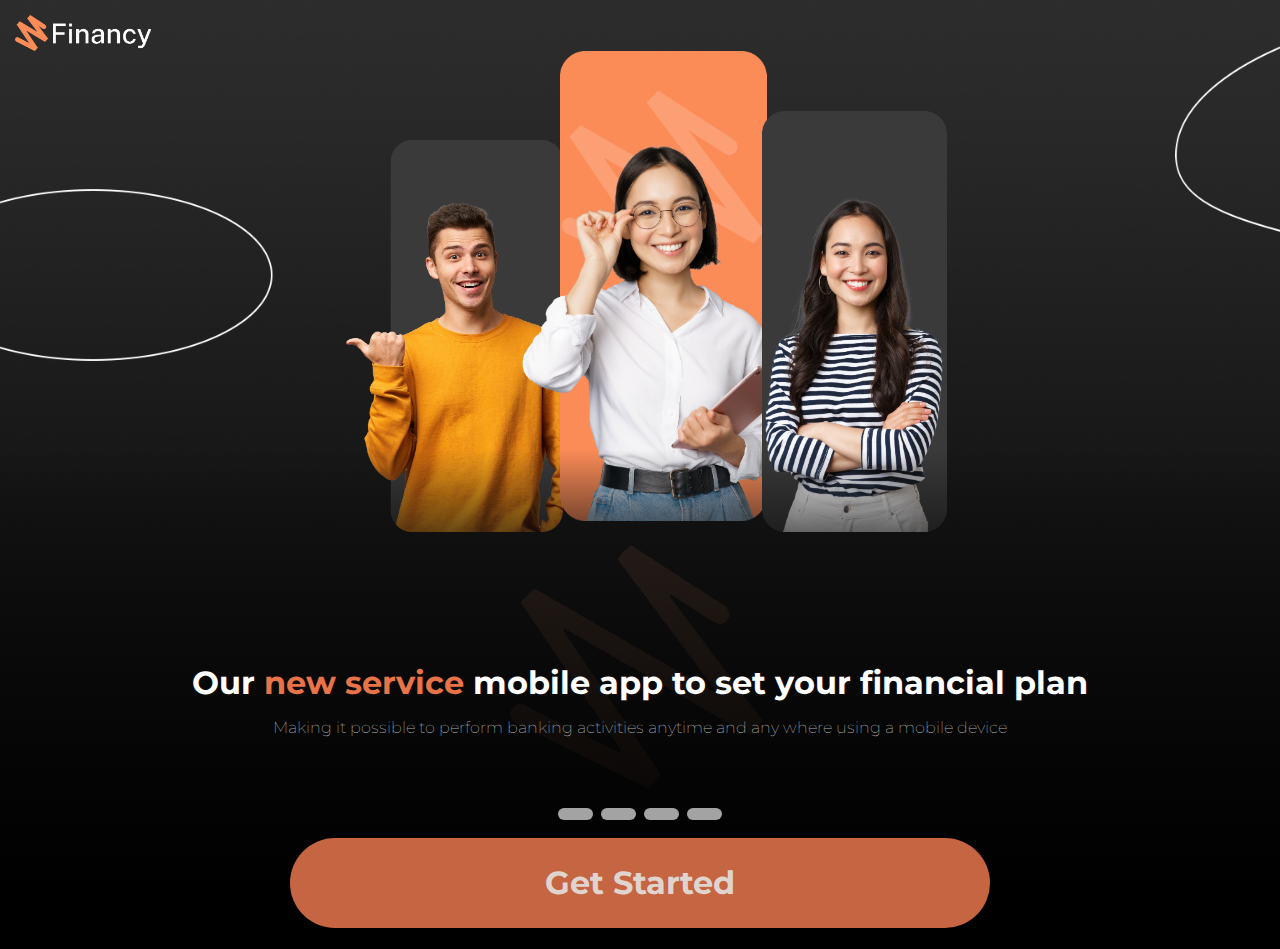
==== commit dfc3e66b: "Página index" ====
--- a/index.html
+++ b/index.html
@@ -1,153 +1,65 @@
-<html lang="pt-BR">
+<!DOCTYPE html>
+<html>
+
 <head>
+
     <meta charset="UTF-8">
-    <title>Document</title>
-    <link rel="stylesheet" href="stylepage2.css">
+    <title> Financy HomePage </title>
+    <link rel="stylesheet" type="text/css" href="estilo.css"/>
+
 </head>
+
 <body>
+
     <header>
-        <div class="divSpaceBet">
-            <div>
-                <img class="headerImg" src="../imagens/icon 2.png"/>
-            </div>
-            <div class="divHeaderP">
-                <p class="pMenor">Hi, welcome!</p>
-                <p class="pMaior">Clara Sekar</p>
-            </div>
-        </div>
-        <div class="divHeaderGambiarra">
-            <div class="divNotificationImg">
-                <img class="notificationImg" src="../imagens/notification.png"/>
-            </div>
-        </div>
+        <img id="logo" src="imagens/logo.png" alt="logoPag1"/>
     </header>
-    <hr id="hr1"/>
-    <section class="balance">
-        <p class="pBalance">My total balance</p>
-        <div class="divBalanceGambiarra">
-            <div class="divStatistic">
-                <img class="imgStatistic" src="../imagens/statistic.png"/>
-                <p id="pStatistic">Statistic</p>
-            </div>
-        </div>
-    </section>
-    <section class="moneyBalance">
-        <div class="divGambiarraFL">
-            <p class="firstLetter">$&nbsp;</p>
-            <p class="money">8,666.00</p>
-        </div>
-        <div class="divCoin">
-            <div>
-                <p class="pCoin">USD</p>
-            </div>
-            <img class="dropdownImg" src="../imagens/dropdown.png"/>
-        </div>
-    </section>
-    <section class="transfer">
-        <article class="transferArticle">
-            <div class="left">
-                <img src="../imagens/money in.png"/>
-                <p>&nbsp;&nbsp;Transfer</p>
-            </div>
-            <div class="verticalLine"></div>
-            <div class="right">
-                <img src="../imagens/money out.png"/>
-                <p>&nbsp;&nbsp;Request</p>
-            </div>
-        </article>
-    </section>
-    <section class="planRecent">
-        <article class="plan">
-            <div class="divEmoji">
-                <img class="imgEmoji" src="../imagens/emoji.png">
-            </div>
-            <p class="planP">Get plan</p>
-        </article>
-        <article class="recent">
-            <p class="recentP">Recent Transaction</p>
-            <div class="divIcons">
-                <img id="img1" src="../imagens/icon 1.png"/>
-                <img id="img2" src="../imagens/icon 2.png"/>
-                <img id="img3" src="../imagens/icon 3.png"/>
-                <img id="img4" src="../imagens/icon 4.png"/>
-                <img id="img5" src="../imagens/icon 5.png"/>
-            </div>
-        </article>
-    </section>
-    <footer>
-        <article class="footerHeader">
-            <p class="footerPMaior">Transaction</p>
-            <p class="footerPMenor">See all</p>
-        </article>
-        <div class="transactions">
-            <section class="transaction">
-                <div class="backBorder">
-                    <div class="container">
-                        <div class="transactionImg">
-                            <img src="../imagens/adobe_illustrator.png"/>
-                        </div>
-                        <div class="who">
-                            <p class="pBold">Adobe Subscribe</p>
-                            <p class="pThin">20 Jan 2023, 06:00</p>
-                        </div>
-                    </div>
-                    <div class="what">
-                        <p class="negative">-$1,200.00</p>
-                        <p class="pThin">Completed</p>
-                    </div>
-                </div>
-            </section>
-            <section class="transaction">
-                <div class="backBorder">
-                    <div class="container">
-                        <div class="transactionImg">
-                            <img src="../imagens/zalora.png"/>
-                        </div>
-                        <div class="who">
-                            <p class="pBold">Cashback Zalora</p>
-                            <p class="pThin">20 Jan 2023, 06:00</p>
-                        </div>
-                    </div>
-                    <div class="what">
-                        <p class="positive">+$800.00</p>
-                        <p class="pThin">Completed</p>
-                    </div>
-                </div>
-            </section>
-            <section class="transaction">
-                <div class="backBorder">
-                    <div class="container">
-                        <div class="transactionImg">
-                            <img src="../imagens/mcdonalds.png"/>
-                        </div>
-                        <div class="who">
-                            <p class="pBold">MCdonald</p>
-                            <p class="pThin">20 Jan 2023, 06:00</p>
-                        </div>
-                    </div>
-                    <div class="what">
-                        <p class="negative">-$300.00</p>
-                        <p class="pThin">Completed</p>
-                    </div>
-                </div>
-            </section>
-        </div>
-        <div class="divMenuGambiarra">
-            <section class="menus">
-                <div class="divMenu">
-                    <img class="menuIcon" src="../imagens/home black.png"/>
-                </div>
-                <div class="divMenu">
-                    <img class="menuIcon" src="../imagens/wallet gray.png"/>
-                </div>
-                <div class="divMenu">
-                    <img class="menuIcon" src="../imagens/calendar gray.png"/>
-                </div>
-                <div class="divMenu">
-                    <img class="menuIcon" src="../imagens/gray profile.png"/>
-                </div>
-            </section>
-        </div>
-    </footer>
+    
+    <article>
+        
+        <img id="imgesq" src="imagens/card3_inativo.png" alt="img1"/>
+
+        <img id="imgcntr" src="imagens/card1_ativo.png" alt="img2"/>
+
+        <img id="imgdir" src="imagens/card2_inativo.png" alt="img3"/> 
+
+
+    </article>
+
+    <div id="marca">
+
+        <img src="imagens/drawing.png" alt="marca d'agua Pag1"/>
+
+    </div>
+
+    <article id="textos">
+
+        <h1> Our <span style="color: rgb(233, 115, 72);">  new service </span> mobile app to set your financial plan </h1>
+        <p> Making it possible to perform banking activities anytime and any where using a mobile device</p>
+
+    </article>
+
+    <div id="carrosel">
+         
+        <button class="botao"></button>
+        <button class="botao"></button>
+        <button class="botao"></button>
+        <button class="botao"></button>
+
+    </div>
+
+
+    <div id="botaoiniciar" onclick="location.href='page2.html';" style="cursor: pointer;" class="box">
+
+        <h1> Get Started </h1>
+        
+    </div>
+    <div id="blankSpace">
+
+    </div>
+
+    <div id="gradiente"></div>
+
 </body>
+
 </html>--- a/estilo.css
+++ b/estilo.css
@@ -0,0 +1,337 @@
+/* -- CSS MOBILE FIRST -- */
+
+/* -- IMPORTS FONTES -- */
+
+@import url('https://fonts.googleapis.com/css2?family=Montserrat:wght@500;600&display=swap');
+
+
+/* -- RESET -- */
+
+*{
+    font-family: 'Montserrat', sans-serif;
+
+}
+
+
+html, body {
+
+    width: 100%;
+    height: 100%;
+    padding: 0;
+    margin: 0;
+
+}
+
+/* -- ESTILO BÁSICO -- */
+
+body {
+
+    display: flex;
+    justify-content: center;
+    align-content: flex-start;
+    flex-wrap: wrap;
+    background-image: url("imagens/fundo_tela1.png");
+    background-size: cover;
+    background-color: black;
+    background-repeat: no-repeat;
+    text-align: center;
+
+    
+
+}
+
+
+header {
+
+    align-self: flex-start;
+    margin-top: 100px;
+
+}
+
+#logo {
+
+    width: 250px;
+}
+
+article {
+
+    width: 100%;
+    margin: 0;
+    padding: 0;
+    align-self: flex-start;
+    display: flex;
+    flex-wrap: wrap;
+    justify-content: center;
+    align-items: center;
+    margin-top: 140px;
+
+       
+
+}
+
+article img {
+
+    margin: 0;
+    padding: 0;
+}
+
+#imgesq {
+
+    margin-left: -11%;
+    margin-top: 180px;
+    width: 425px;
+    z-index: 0;
+    
+
+
+}
+
+#imgcntr  {
+
+    width: 490px;
+    position: relative;
+    margin-top: 50px;
+    margin-left: -10%;
+    margin-right: -10%;
+    z-index: 0;
+
+
+
+}
+
+#imgdir {
+
+    margin-bottom: 90px;
+    width: 335px;
+    z-index: 0;
+
+}
+
+#marca img{
+    
+    margin-left: 50px;
+    opacity: 0.4;
+    width: 480px;
+    z-index: 0;
+
+}
+
+#textos {
+
+    position: relative;
+    margin-top: -52%;
+    display: flex;
+    flex-wrap: wrap;
+    z-index: 2;
+
+
+}
+
+#textos h1 {
+    
+    margin: 0;
+    width: 75%;
+    font-size: 4.0em;
+    font-weight: bold;
+    color: rgb(255, 255, 255);
+    text-shadow: 2px 2px #24242425;
+    z-index: 2;
+
+
+}
+
+#textos p {
+    
+    color: rgba(185, 185, 185, 0.897);
+    width: 70%;
+    font-size: 1.8em;
+    font-weight: 400;
+    z-index: 2;
+
+
+}
+
+#botaoiniciar {
+
+    position: relative;
+    top: 70px;
+    display: flex;
+    justify-content: center;
+    align-items: center;
+    background-color: rgba(216, 110, 71, 0.918);
+    width: 90%;
+    height: 140px;
+    cursor: pointer;
+    border-radius: 75px;
+    z-index: 2;
+    
+
+}
+
+#botaoiniciar h1 {
+
+    font-weight: bold;
+    color: rgba(228, 228, 228, 0.89);
+}
+
+.botao {
+    position: relative;
+    margin: 2px;
+    margin-top: 25px;
+    width: 35px;
+    height: 12px;
+    border: none;
+    border-radius: 75px;
+    background-color: rgb(163, 163, 163);
+    z-index: 2;
+}
+
+#blankSpace {
+    display: none;
+}  
+
+#gradiente {
+    position: absolute;
+    z-index: 0;
+    bottom: 0;
+    width: 100%;
+    height: 50%;
+    background: rgb(0,0,0);
+    background: linear-gradient(180deg, rgba(0,0,0,0) 0%, rgba(14,14,14,0.7175245098039216) 21%, rgba(0,0,0,1) 100%);
+}
+
+#blankSpace {
+    width: 100%;
+    height: 10%;
+    display: block;
+}
+
+/* -- CSS DESKTOP -- */
+
+@media only screen and (min-width: 1200px) {
+
+    body{
+
+        display: flex;
+        justify-content: center;
+        align-items: center;
+        background-image: url(imagens/fundos_teladeskp.png);
+        background-color: black;
+        background-size: cover;
+
+    }
+
+    header {
+        
+        position: absolute;
+        top: 15px;
+        left: 15px;
+        margin: 0;
+        width: 120px;
+    
+    }
+
+    #logo {
+
+        width: 140px;
+    }
+
+    article {
+
+        align-self: center;
+        display: flex;
+        align-items: center;
+        justify-content: space-evenly;
+        margin-top: 40px;
+
+    }
+
+
+    #imgesq {
+        
+        margin: 0;
+        margin-top: 100px;
+        width: 230px;
+
+
+    }
+    
+    #imgcntr  {
+
+        margin: 0;
+        margin-left: -30%;
+        margin-right: -30%;
+        width: 300px;
+    
+    }
+    
+    #imgdir {
+
+        margin: 0;
+        margin-top: 70px;
+        width: 185px;
+    
+    }
+
+    #marca img{
+        
+        margin: 0;
+        opacity: 0.3;
+        width: 300px;
+    
+    }
+
+    #textos {
+
+        position: relative;
+        margin: 0;
+        margin-top: -15%;
+        padding: 0;
+    }
+
+    #textos h1 {
+
+        width: 100%;
+        font-size: 2.0em;
+
+    }
+
+    #textos p {
+
+        width: 100%;
+        font-size: 1.0em;
+        font-weight: 200;
+    
+    
+    }
+
+    #botaoiniciar {
+
+        top: 15px;
+        align-self: flex-end;
+        width: 700px;
+        height: 90px;
+    
+    }
+
+    #blankSpace {
+        width: 100%;
+        height: 4%;
+        display: block;
+    }
+    
+    #carrosel {
+
+        width: 75%;
+
+    }
+
+    .botao {
+        
+        margin-top: -10%;
+        width: 35px;
+        height: 12px;
+
+    }
+
+}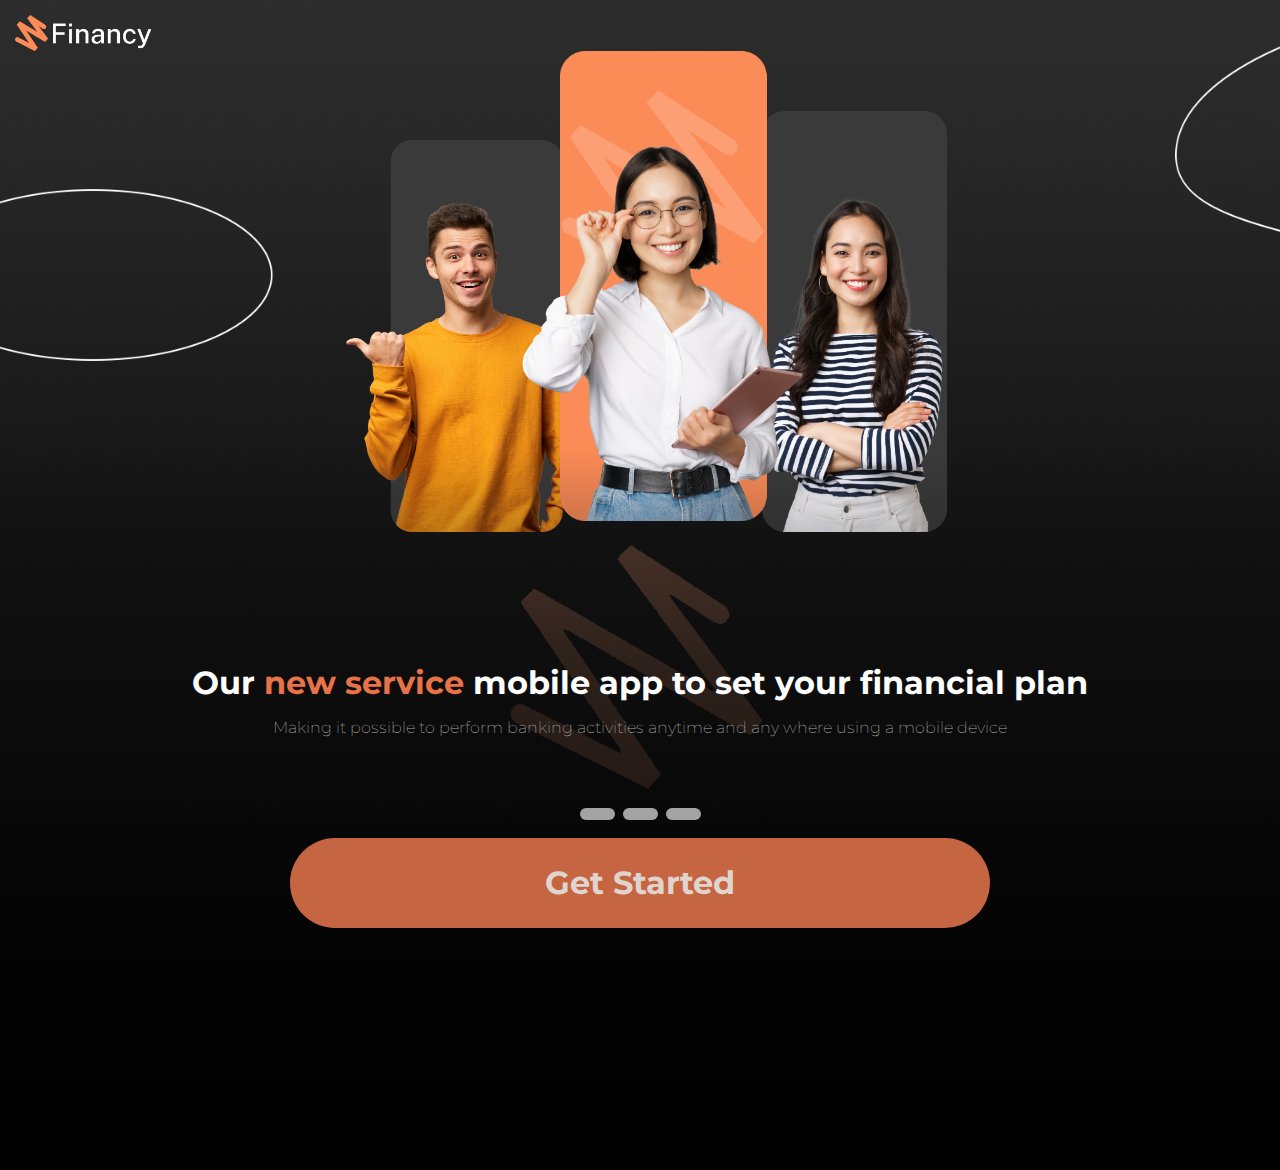
==== commit 75b7bd13: "Add files via upload" ====
--- a/index.html
+++ b/index.html
@@ -44,7 +44,6 @@
         <button class="botao"></button>
         <button class="botao"></button>
         <button class="botao"></button>
-        <button class="botao"></button>
 
     </div>
 
--- a/estilo.css
+++ b/estilo.css
@@ -103,7 +103,7 @@
 
     margin-bottom: 90px;
     width: 335px;
-    z-index: 0;
+    z-index: -1;
 
 }
 
@@ -169,7 +169,6 @@
 }
 
 #botaoiniciar h1 {
-
     font-weight: bold;
     color: rgba(228, 228, 228, 0.89);
 }
@@ -316,7 +315,7 @@
 
     #blankSpace {
         width: 100%;
-        height: 4%;
+        height: 50px;
         display: block;
     }
     
@@ -334,4 +333,14 @@
 
     }
 
+    #gradiente {
+        position: absolute;
+        z-index: 0;
+        bottom: -30%;
+        width: 100%;
+        height: 80%;
+        background: rgb(0,0,0);
+        background: linear-gradient(180deg, rgba(0,0,0,0) 0%, rgba(14, 14, 14, 0.559) 30%, rgba(0, 0, 0, 0.772) 100%);
+    }
+
 }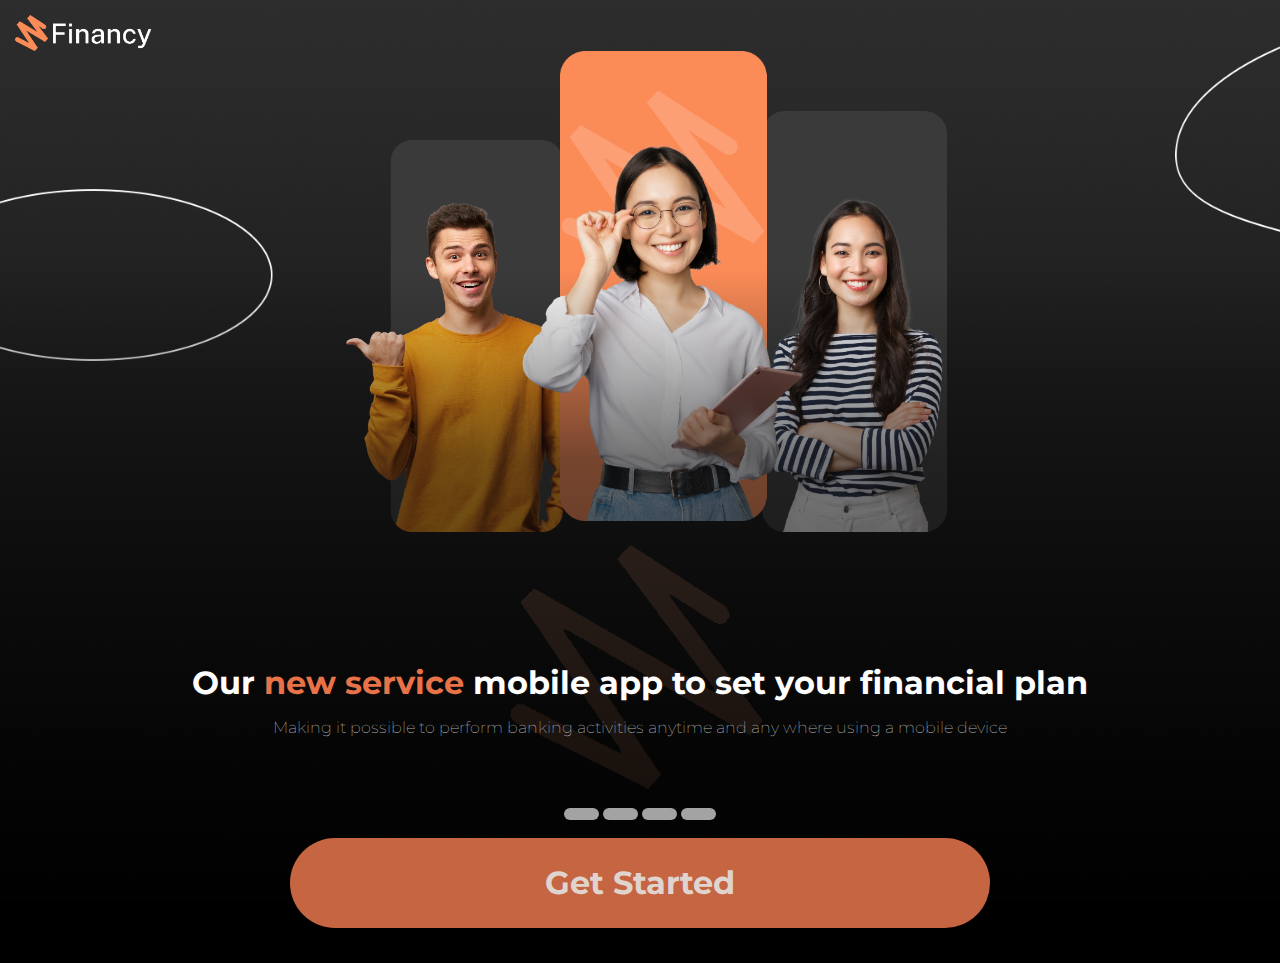
==== commit bbeeadc6: "Add files via upload" ====
--- a/index.html
+++ b/index.html
@@ -5,7 +5,8 @@
 
     <meta charset="UTF-8">
     <title> Financy HomePage </title>
-    <link rel="stylesheet" type="text/css" href="estilo.css"/>
+    <link rel="stylesheet" type="text/css" href="style.css"/>
+    <script type="text/javascript" src="script.js"></script>
 
 </head>
 
@@ -17,11 +18,11 @@
     
     <article>
         
-        <img id="imgesq" src="imagens/card3_inativo.png" alt="img1"/>
+        <img id="img0" src="imagens/card3_inativo.png" alt="img0"/>
 
-        <img id="imgcntr" src="imagens/card1_ativo.png" alt="img2"/>
+        <img id="img1" src="imagens/card1_ativo.png" alt="img1"/>
 
-        <img id="imgdir" src="imagens/card2_inativo.png" alt="img3"/> 
+        <img id="img2" src="imagens/card2_inativo.png" alt="img2"/> 
 
 
     </article>
@@ -34,17 +35,24 @@
 
     <article id="textos">
 
-        <h1> Our <span style="color: rgb(233, 115, 72);">  new service </span> mobile app to set your financial plan </h1>
-        <p> Making it possible to perform banking activities anytime and any where using a mobile device</p>
+        <h1 id="texto1"> Our <span style="color: rgb(233, 115, 72);">  new service </span> mobile app to set your financial plan </h1>
+        <p id="parag1"> Making it possible to perform banking activities anytime and any where using a mobile device</p>
 
     </article>
 
     <div id="carrosel">
-         
-        <button class="botao"></button>
-        <button class="botao"></button>
-        <button class="botao"></button>
-
+        <div class="divBotao" onclick="mudarImg(3)">
+            <button class="botao"></button>
+        </div>
+        <div class="divBotao" onclick="mudarImg(0)">
+            <button class="botao" ></button>
+        </div>
+        <div class="divBotao" onclick="mudarImg(1)">
+            <button class="botao"></button>
+        </div>
+        <div class="divBotao" onclick="mudarImg(2)">
+            <button class="botao"></button>
+        </div>
     </div>
 
 
--- a/style.css
+++ b/style.css
@@ -0,0 +1,395 @@
+
+/* -- IMPORTS FONTES -- */
+
+@import url('https://fonts.googleapis.com/css2?family=Montserrat:wght@500;600&display=swap');
+
+/* -- RESET -- */
+
+*{
+    font-family: 'Montserrat', sans-serif;
+
+}
+
+
+html, body {
+
+    width: 100%;
+    height: 100%;
+    padding: 0;
+    margin: 0;
+
+}
+
+/* -- ESTILO BÁSICO -- */
+
+img {
+    transition: opacity 1s ease;
+}
+
+body {
+
+    display: flex;
+    justify-content: center;
+    align-content: flex-start;
+    flex-wrap: wrap;
+    background-image: url("imagens/fundo_tela1.png");
+    background-size: cover;
+    background-color: black;
+    background-repeat: no-repeat;
+    text-align: center;
+
+    
+
+}
+
+
+header {
+
+    align-self: flex-start;
+    margin-top: 100px;
+
+}
+
+#logo {
+
+    width: 250px;
+}
+
+article {
+
+    width: 100%;
+    margin: 0;
+    padding: 0;
+    align-self: flex-start;
+    display: flex;
+    flex-wrap: wrap;
+    justify-content: center;
+    align-items: center;
+    margin-top: 140px;
+
+       
+
+}
+
+article img {
+
+    margin: 0;
+    padding: 0;
+}
+
+
+#img0 {
+
+    margin-left: -11%;
+    margin-top: 180px;
+    width: 425px;
+    z-index: 0;
+    transition: opacity 1s ease;
+    
+
+
+}
+
+#img1  {
+
+    width: 490px;
+    position: relative;
+    margin-top: 50px;
+    margin-left: -10%;
+    margin-right: -10%;
+    z-index: 0;
+    transition: opacity 1s ease;
+
+
+
+}
+
+#img2 {
+
+    margin-bottom: 90px;
+    width: 335px;
+    z-index: -1;
+    transition: opacity 1s ease;
+
+}
+
+#marca img{
+    
+    margin-left: 50px;
+    opacity: 0.4;
+    width: 480px;
+    z-index: 0;
+
+}
+
+#textos {
+
+    position: relative;
+    margin-top: -52%;
+    display: flex;
+    flex-wrap: wrap;
+    z-index: 7;
+
+
+}
+
+#textos h1 {
+    
+    margin: 0;
+    width: 75%;
+    font-size: 4.0em;
+    font-weight: bold;
+    color: rgb(255, 255, 255);
+    text-shadow: 2px 2px #24242425;
+    z-index: 7;
+
+
+}
+
+#textos p {
+    
+    color: rgba(185, 185, 185, 0.897);
+    width: 70%;
+    font-size: 1.8em;
+    font-weight: 400;
+    z-index: 7;
+
+
+
+}
+
+#botaoiniciar {
+
+    position: relative;
+    top: 70px;
+    display: flex;
+    justify-content: center;
+    align-items: center;
+    background-color: rgba(216, 110, 71, 0.918);
+    width: 90%;
+    height: 140px;
+    cursor: pointer;
+    border-radius: 75px;
+    z-index: 7;
+    
+
+}
+
+#botaoiniciar h1 {
+    font-weight: bold;
+    color: rgba(228, 228, 228, 0.89);
+}
+
+#carrosel {
+    display: flex;
+    justify-content: center;
+    align-items: center;
+
+}
+
+.divBotao {
+    position: relative;
+    cursor: pointer;
+}
+
+.divBotao:hover {
+    cursor: pointer;
+}
+
+
+.botao {
+    position: relative;
+    margin: 2px;
+    margin-top: 25px;
+    width: 35px;
+    height: 12px;
+    border: none;
+    border-radius: 75px;
+    background-color: rgb(163, 163, 163);
+    z-index: 7;
+}
+  
+
+#gradiente {
+    position: absolute;
+    z-index: 6;
+    bottom: 0;
+    width: 100%;
+    height: 57.5%;
+    background: rgb(0,0,0);
+    background: linear-gradient(180deg, rgba(0,0,0,0) 0%, rgba(14,14,14,0.7175245098039216) 21%, rgba(0,0,0,1) 100%);
+}
+
+/* #blankSpace {
+    width: 100%;
+    height: 10%;
+    display: block;
+} */
+
+/* -- CSS DESKTOP -- */
+
+@media only screen and (min-width: 1200px) {
+
+    body{
+
+        display: flex;
+        justify-content: center;
+        align-items: center;
+        background-image: url(imagens/fundos_teladeskp.png);
+        background-color: black;
+        background-size: cover;
+
+    }
+
+    header {
+        
+        position: absolute;
+        top: 15px;
+        left: 15px;
+        margin: 0;
+        width: 120px;
+    
+    }
+
+    #logo {
+
+        width: 140px;
+    }
+
+    article {
+
+        align-self: center;
+        display: flex;
+        align-items: center;
+        justify-content: space-evenly;
+        margin-top: 40px;
+
+    }
+
+
+    #img0 {
+        
+        margin: 0;
+        margin-top: 100px;
+        width: 230px;
+
+
+    }
+    
+    #img1  {
+
+        margin: 0;
+        margin-left: -30%;
+        margin-right: -30%;
+        width: 300px;
+    
+    }
+    
+    #img2 {
+
+        margin: 0;
+        margin-top: 70px;
+        width: 185px;
+    
+    }
+
+    #marca img{
+        
+        margin: 0;
+        opacity: 0.3;
+        width: 300px;
+    
+    }
+
+    #textos {
+
+        position: relative;
+        margin: 0;
+        margin-top: -15%;
+        padding: 0;
+    }
+
+    #textos h1 {
+
+        width: 100%;
+        font-size: 2.0em;
+
+    }
+
+    #textos p {
+
+        width: 100%;
+        font-size: 1.0em;
+        font-weight: 200;
+    
+    
+    }
+
+    #botaoiniciar {
+
+        top: 15px;
+        align-self: flex-end;
+        width: 700px;
+        height: 90px;
+    
+    }
+
+    #blankSpace {
+        width: 100%;
+        height: 50px;
+        display: block;
+    }
+    
+    #carrosel {
+
+        width: 75%;
+
+    }
+
+    .botao {
+        
+        margin-top: -10%;
+        width: 35px;
+        height: 12px;
+
+    }
+
+    #gradiente {
+        position: absolute;
+        z-index: 6;
+        bottom: 0;
+        width: 100%;
+        height: 70%;
+        background: rgb(0,0,0);
+        background: linear-gradient(180deg, rgba(0,0,0,0) 0%, rgba(14, 14, 14, 0.559) 30%, rgba(0, 0, 0, 0.772) 100%);
+    }
+
+}
+
+@media (min-width: 1500px) {
+    #gradiente {
+        position: absolute;
+        z-index: 6;
+        bottom: -10%;
+        width: 100%;
+        height: 70%;
+        background: rgb(0,0,0);
+        background: linear-gradient(180deg, rgba(0,0,0,0) 0%, rgba(14, 14, 14, 0.559) 30%, rgba(0, 0, 0, 0.772) 100%);
+    }
+}
+
+@media (min-width: 1900px) {
+    #gradiente {
+        position: absolute;
+        z-index: 6;
+        bottom: 0;
+        width: 100%;
+        height: 70%;
+        background: rgb(0,0,0);
+        background: linear-gradient(180deg, rgba(0,0,0,0) 0%, rgba(14, 14, 14, 0.559) 30%, rgba(0, 0, 0, 0.772) 100%);
+    }
+
+    #blankSpace {
+        display: none;
+    }
+}